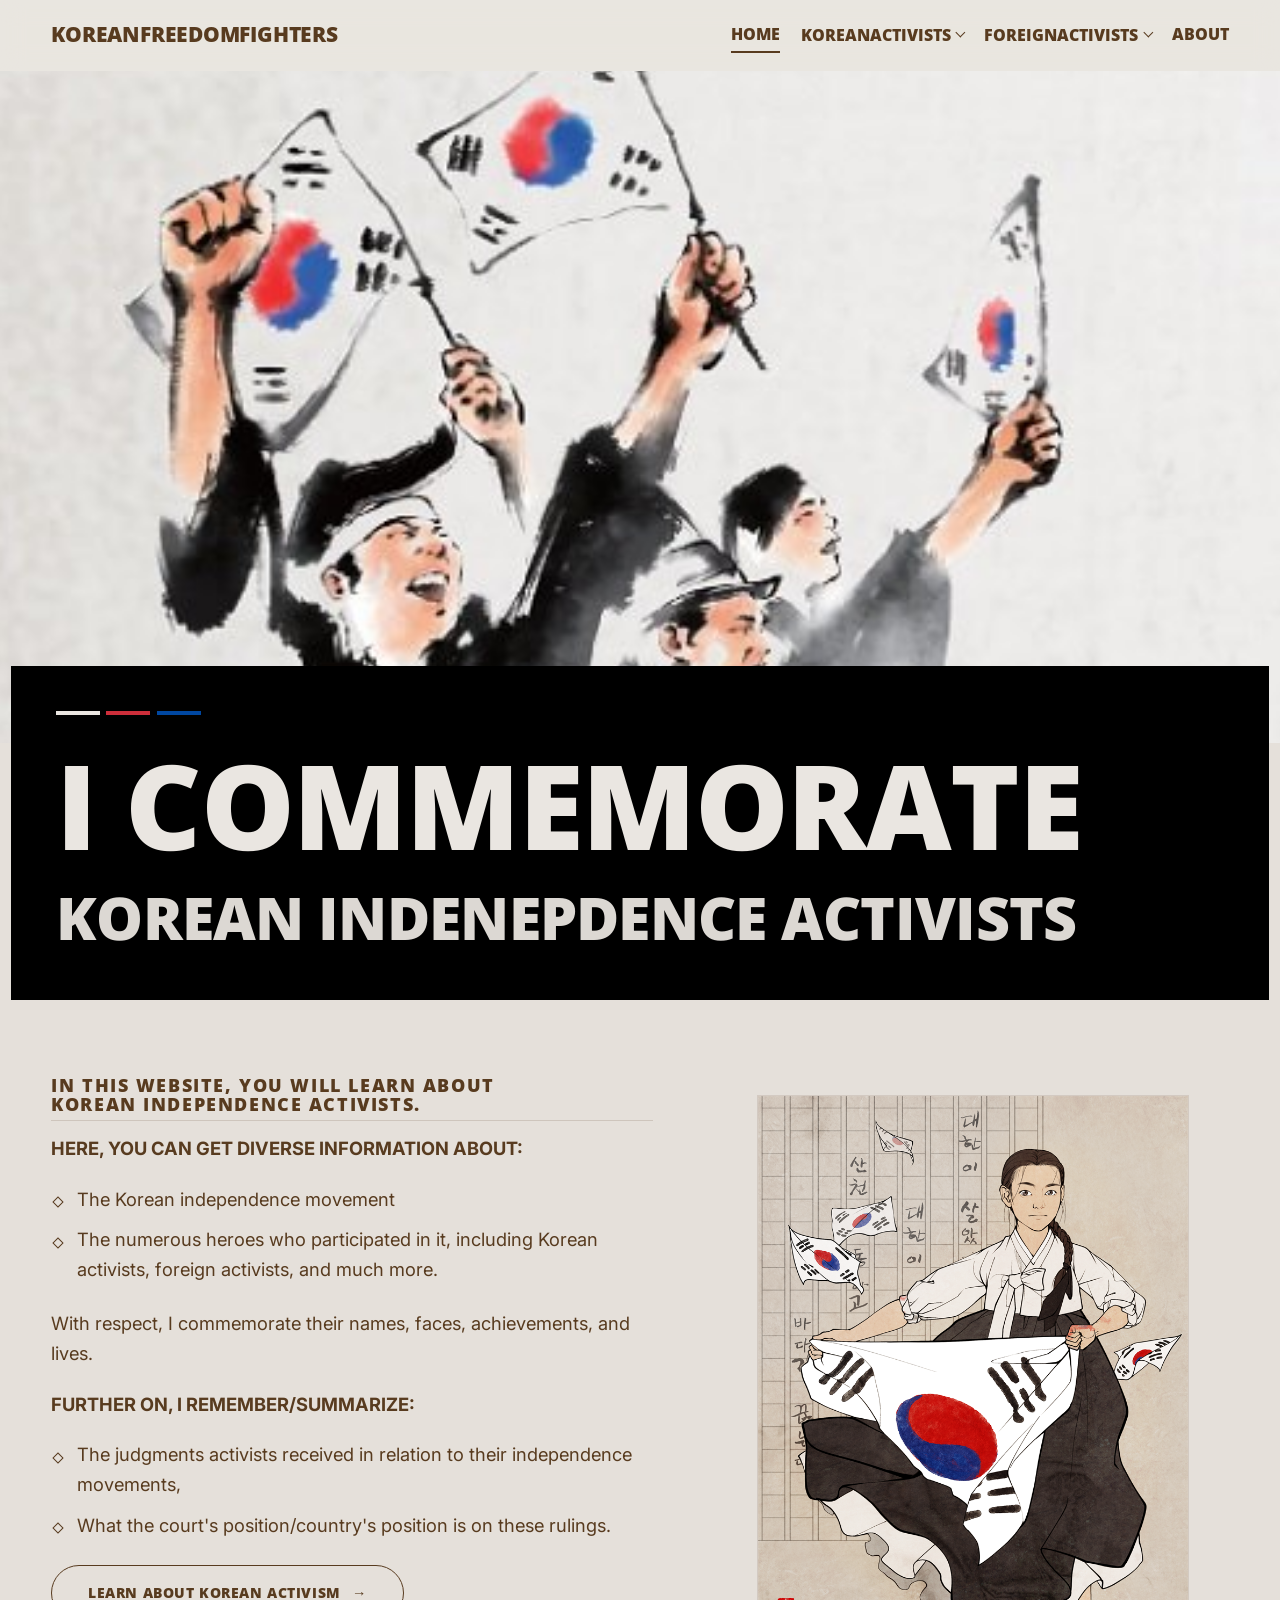
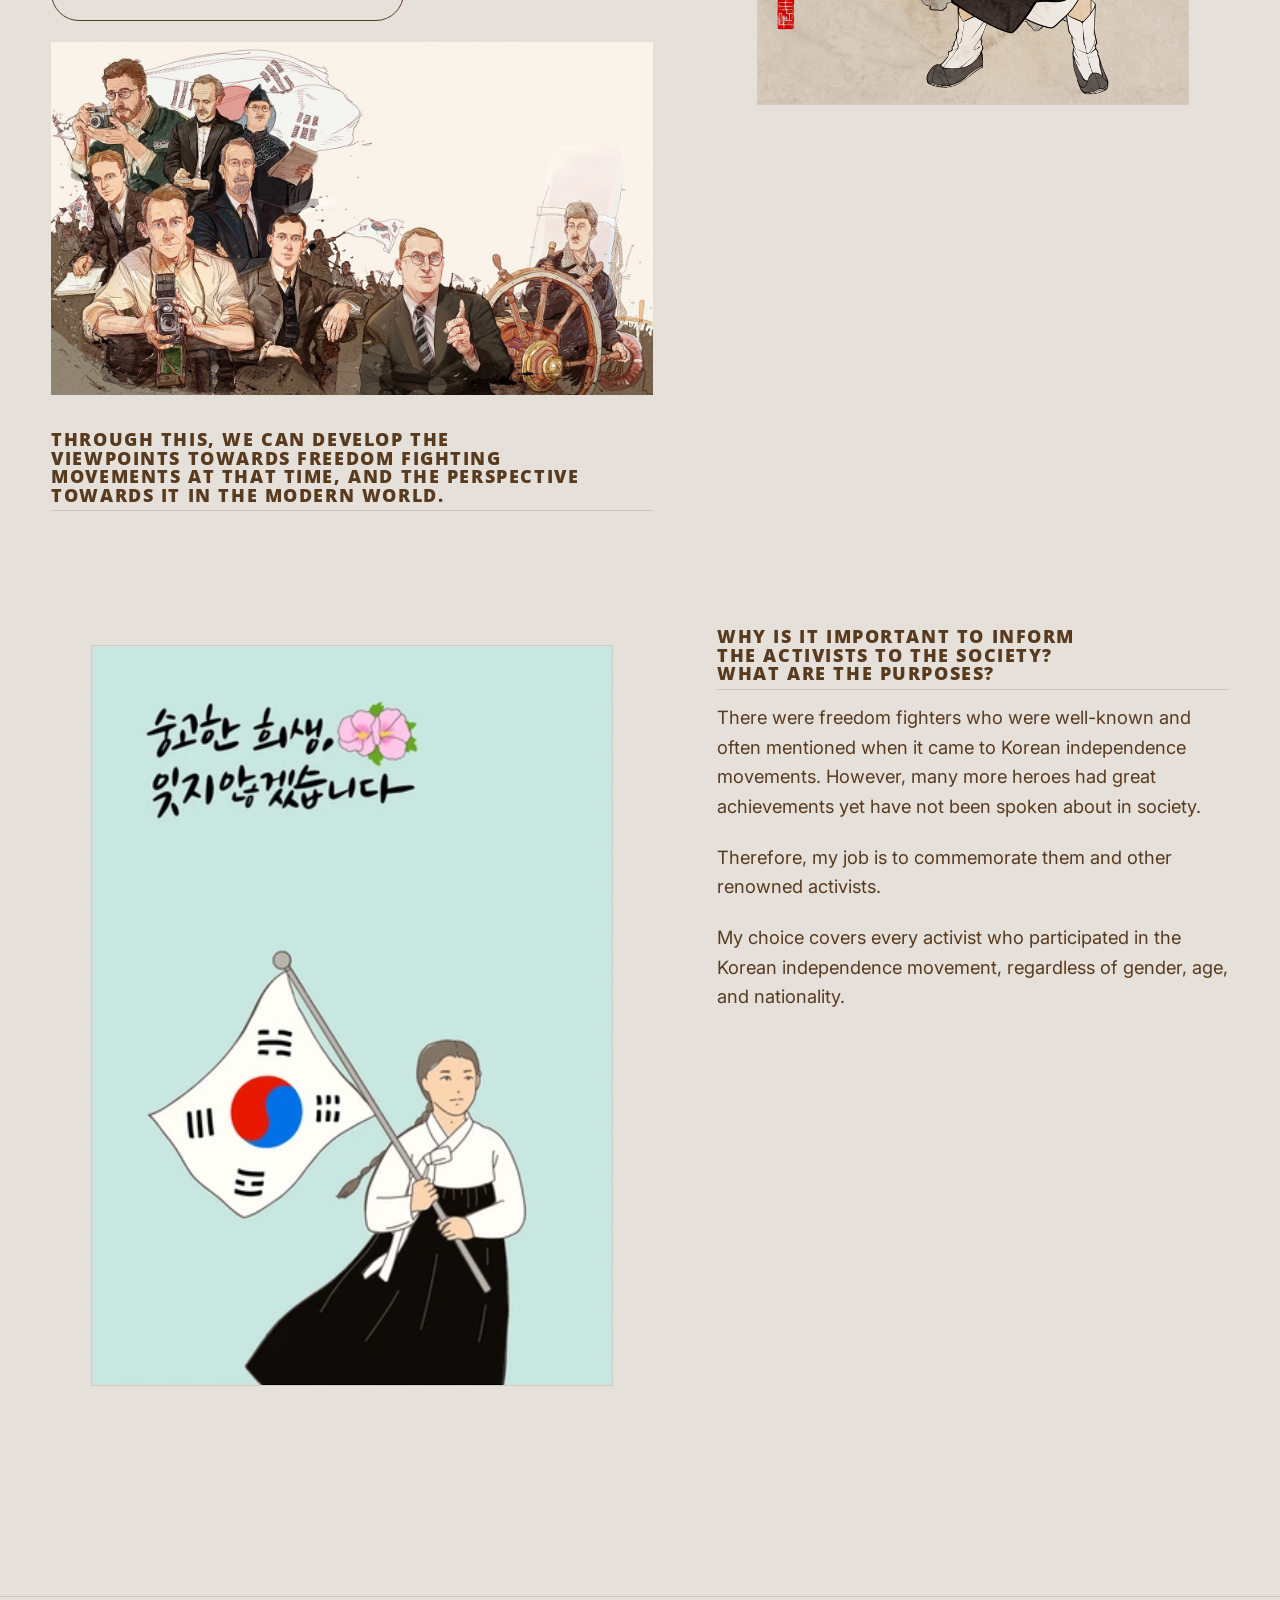
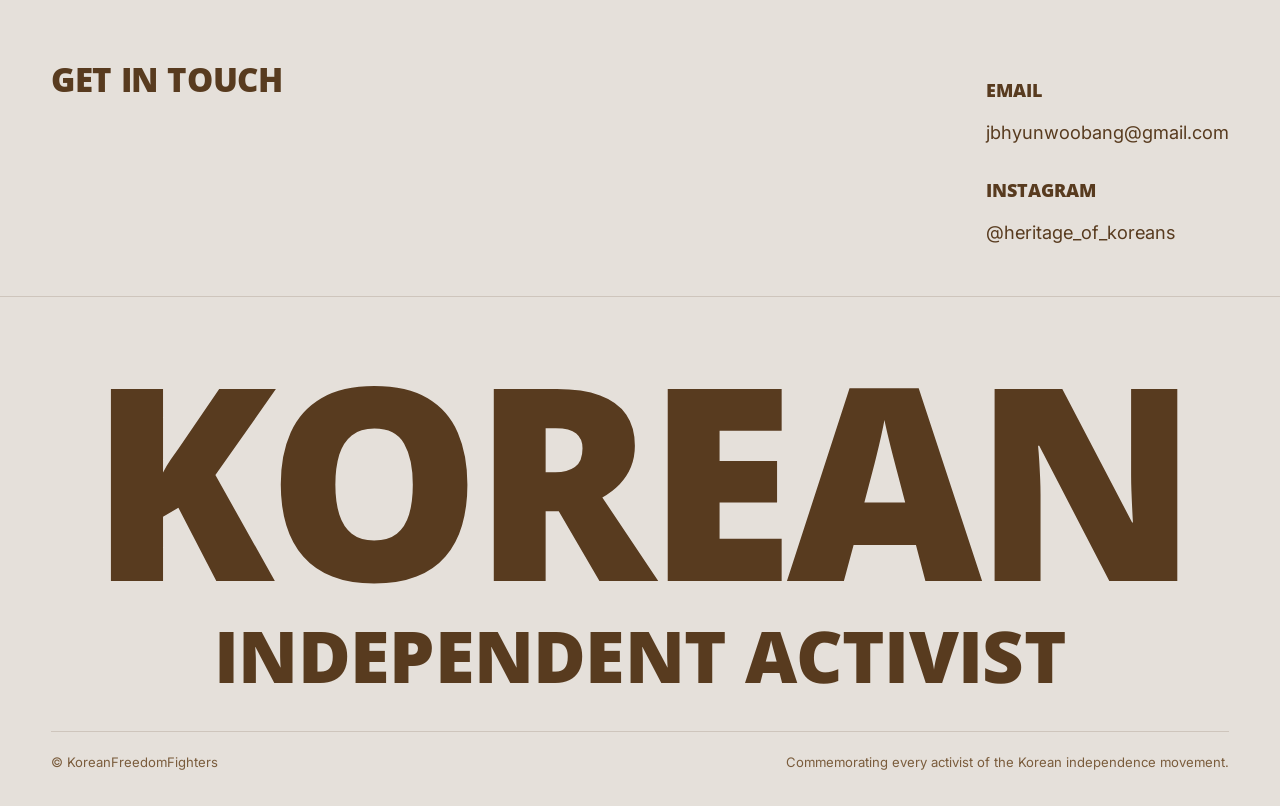
==== index.html @ 9e99c883 "Static rebuild of koreanfreedomfighters.com Hand-built HTML/CSS/JS copy of the Squarespace original." ====
<!DOCTYPE html>
<html lang="en">
<head>
<meta charset="utf-8">
<meta name="viewport" content="width=device-width, initial-scale=1">
<title>KoreanFreedomFighters</title>
<meta name="description" content="The numerous heroes who participated in it, including Korean activists, foreign activists, and much more.">
<meta property="og:title" content="KoreanFreedomFighters">
<meta property="og:description" content="The numerous heroes who participated in it, including Korean activists, foreign activists, and much more.">
<meta property="og:type" content="website">
<meta property="og:image" content="assets/2019022227169627.jpg">
<link rel="preconnect" href="https://fonts.googleapis.com">
<link rel="preconnect" href="https://fonts.gstatic.com" crossorigin>
<link href="https://fonts.googleapis.com/css2?family=Open+Sans:wght@400;600;800&family=Inter:wght@400;500;600&display=swap" rel="stylesheet">
<link rel="stylesheet" href="styles.css">
</head>
<body data-menu="closed">
<a class="skip" href="#main">Skip to content</a>

<header class="masthead">
  <div class="shell masthead__inner">
    <a class="wordmark" href="index.html">KoreanFreedomFighters</a>
    <nav class="nav" id="sitenav" aria-label="Main">
      <ul class="nav__list">
        <li><a class="nav__link" href="index.html" aria-current="page">Home</a></li>
        <li class="nav__item" data-open="false">
        <button class="nav__toggle" type="button" aria-expanded="false" aria-controls="menu-korean">KoreanActivists<span class="nav__caret" aria-hidden="true"></span></button>
        <ul class="nav__menu" id="menu-korean">
          <li><a href="korean-1st-class.html">1st Class</a></li>
          <li><a href="korean-2nd-class.html">2nd Class</a></li>
          <li><a href="korean-3rd-class.html">3rd Class</a></li>
          <li><a href="korean-4th-class.html">4th Class</a></li>
          <li><a href="korean-5th-class.html">5th Class</a></li>
          <li><a href="korean-national-award.html">National Award</a></li>
        </ul>
      </li>
        <li class="nav__item" data-open="false">
        <button class="nav__toggle" type="button" aria-expanded="false" aria-controls="menu-foreign">ForeignActivists<span class="nav__caret" aria-hidden="true"></span></button>
        <ul class="nav__menu" id="menu-foreign">
          <li><a href="foreign-1st-class.html">1st Class</a></li>
          <li><a href="foreign-2nd-class.html">2nd Class</a></li>
          <li><a href="foreign-3rd-class.html">3rd Class</a></li>
          <li><a href="foreign-4th-class.html">4th Class</a></li>
          <li><a href="foreign-5th-class.html">5th Class</a></li>
          <li><a href="foreign-national-award.html">National Award</a></li>
        </ul>
      </li>
        <li><a class="nav__link" href="about.html">About</a></li>
      </ul>
    </nav>
    <button class="burger" type="button" aria-label="Menu" aria-expanded="false" aria-controls="sitenav">
      <span></span><span></span><span></span>
    </button>
  </div>
</header>

<main id="main">
<section class="section hero">
  <div class="hero__media">
    <img src="assets/2019022227169627.jpg" alt="" fetchpriority="high" decoding="async">
  </div>
  <div class="hero__slab reveal">
    <div class="hero__rule" aria-hidden="true"><i></i><i></i><i></i></div>
    <h1 class="h-hero">I commemorate</h1>
    <p class="h-hero-sub" role="doc-subtitle">Korean indenepdence activists</p>
  </div>
</section>

<section class="section reveal">
  <div class="shell split">
    <div class="split__body">
      
      <div class="prose"><h4 class="h-label">In this website, you will learn about Korean Independence activists.</h4>
        <p><strong>HERE, YOU CAN GET DIVERSE INFORMATION ABOUT: </strong></p>
        <ul>
        <li>The Korean independence movement</li>
        <li>The numerous heroes who participated in it, including Korean activists, foreign activists, and much more.</li>
        </ul>
        <p>With respect, I commemorate their names, faces, achievements, and lives.</p>
        <p><strong>FURTHER ON, I REMEMBER/SUMMARIZE:</strong></p>
        <ul>
        <li>The judgments activists received in relation to their independence movements,</li>
        <li>What the court's position/country's position is on these rulings.</li>
        </ul>
        <p><a class="btn" href="about.html">Learn about Korean Activism<span class="btn__arrow" aria-hidden="true">&rarr;</span></a></p>
        <img src="assets/sub05_01.jpg" alt="" loading="lazy" decoding="async">
        <h4 class="h-label"><strong>Through this, We can develop the viewpoints towards freedom fighting movements at that time, and the perspective towards it in the modern world.</strong></h4></div>
    </div>
    <figure class="split__media">
      <img src="assets/Troni-Korean-independence.png" alt="" loading="lazy" decoding="async">
    </figure>
  </div>
</section>

<section class="section reveal">
  <div class="shell split split--flip">
    <div class="split__body">
      
      <div class="prose"><h4 class="h-label">Why is it important to inform the activists to the society? What are the purposes?</h4>
        <p>There were freedom fighters who were well-known and often mentioned when it came to Korean independence movements. However, many more heroes had great achievements yet have not been spoken about in society.</p>
        <p>Therefore, my job is to commemorate them and other renowned activists.</p>
        <p>My choice covers every activist who participated in the Korean independence movement, regardless of gender, age, and nationality.</p></div>
    </div>
    <figure class="split__media">
      <img src="assets/2024-07-11-5.58.55.png" alt="" loading="lazy" decoding="async">
    </figure>
  </div>
</section>
</main>

<footer class="footer">
  <div class="shell">
    <div class="footer__top">
      <h2 class="h-section"><strong>Get in Touch</strong></h2>
      <div class="footer__contact">
        <a href="mailto:jbhyunwoobang@gmail.com"><a href="mailto:jbhyunwoobang@gmail.com?">Email</a> <span>jbhyunwoobang@gmail.com</span></a>
        <a href="https://www.instagram.com/heritage_of_koreans/" target="_blank" rel="noopener"><a href="https://www.instagram.com/heritage_of_koreans/">INSTAGRAM</a> <span>@heritage_of_koreans</span></a>
      </div>
    </div>
  </div>
  <div class="footer__mark" aria-hidden="true">
    <span class="mark-lg">Korean</span>
    <span class="mark-sm">Independent ACtivist</span>
  </div>
  <div class="shell">
    <div class="footer__legal">
      <p>&copy; KoreanFreedomFighters</p>
      <p>Commemorating every activist of the Korean independence movement.</p>
    </div>
  </div>
</footer>

<button class="totop" type="button" aria-label="Back to top">
  <svg width="16" height="16" viewBox="0 0 16 16" fill="none" aria-hidden="true">
    <path d="M8 13V3M8 3L3.5 7.5M8 3l4.5 4.5" stroke="currentColor" stroke-width="1.8"
          stroke-linecap="round" stroke-linejoin="round"/>
  </svg>
</button>

<script src="app.js" defer></script>
</body>
</html>
---- styles.css ----
/* ==========================================================================
   KoreanFreedomFighters — stylesheet
   Palette and type lifted from the original site; layout, responsiveness and
   accessibility rebuilt from scratch.
   ========================================================================== */

:root {
  --paper:        #e5e0da;   /* page background */
  --paper-warm:   #eae6e1;   /* header / raised surfaces */
  --paper-deep:   #dcd6ce;   /* subtle bands */
  --ink:          #583b1f;   /* primary brown */
  --ink-soft:     #7a5c3c;
  --ink-faint:    rgba(88, 59, 31, 0.16);
  --ink-hairline: rgba(88, 59, 31, 0.1);
  --light:        #eae6e1;   /* text on dark */
  --flag-red:     #cd2e3a;
  --flag-blue:    #0047a0;

  --head: "Open Sans", "Helvetica Neue", Arial, sans-serif;
  --body: "Inter", -apple-system, BlinkMacSystemFont, "Segoe UI", Roboto, sans-serif;

  --measure: 68ch;
  --shell: 1360px;
  --gutter: clamp(1.25rem, 4vw, 4.5rem);
  --radius: 2px;

  --ease: cubic-bezier(0.22, 0.61, 0.36, 1);
}

*,
*::before,
*::after { box-sizing: border-box; }

html {
  -webkit-text-size-adjust: 100%;
  scroll-behavior: smooth;
  scroll-padding-top: 6.5rem;
}

body {
  margin: 0;
  background: var(--paper);
  color: var(--ink);
  font-family: var(--body);
  font-size: clamp(1rem, 0.95rem + 0.25vw, 1.145rem);
  line-height: 1.62;
  -webkit-font-smoothing: antialiased;
  text-rendering: optimizeLegibility;
  overflow-x: hidden;
}

img { max-width: 100%; height: auto; display: block; }

a { color: inherit; }

:focus-visible {
  outline: 3px solid var(--flag-blue);
  outline-offset: 3px;
  border-radius: var(--radius);
}

::selection { background: var(--ink); color: var(--paper); }

/* --------------------------------------------------------------- typography */

h1, h2, h3, h4,
.h-hero, .h-hero-sub, .h-section, .h-name, .h-label,
.footer__mark .mark-lg, .footer__mark .mark-sm {
  font-family: var(--head);
  font-weight: 800;
  text-transform: uppercase;
  letter-spacing: -0.012em;
  line-height: 1.05;
  margin: 0;
  text-wrap: balance;
}

h1 strong, h2 strong, h3 strong, h4 strong { font-weight: 800; }

.h-hero      { font-size: clamp(2.75rem, 11vw, 7.35rem); }
.h-hero-sub  { font-size: clamp(1.5rem, 4.6vw, 3.7rem); }
.h-section   { font-size: clamp(1.4rem, 1rem + 2.1vw, 2.05rem); line-height: 1.16; }
.h-name      { font-size: clamp(1.55rem, 1rem + 2.4vw, 2.35rem); }
.h-label     { font-size: clamp(1.05rem, 0.95rem + 0.5vw, 1.3rem); letter-spacing: 0.04em; }

p { margin: 0 0 1.15em; max-width: var(--measure); }
p:last-child { margin-bottom: 0; }
p.h-hero-sub, p.h-section, p.h-label { max-width: none; }

.prose ul {
  margin: 0 0 1.35em;
  padding-left: 0;
  list-style: none;
  max-width: var(--measure);
}

.prose li {
  position: relative;
  padding-left: 1.6rem;
  margin-bottom: 0.6em;
}

.prose li::before {
  content: "";
  position: absolute;
  left: 0.15rem;
  top: 0.72em;
  width: 0.5rem;
  height: 0.5rem;
  border: 1.5px solid var(--ink);
  transform: rotate(45deg);
}

.prose li:last-child { margin-bottom: 0; }

.prose > :first-child { margin-top: 0; }

/* Headings used as inline labels inside prose (ACHIEVEMENTS / VERDICTS …) */
.prose h2,
.prose h3,
.prose h4 {
  margin: 2em 0 0.75em;
  padding-bottom: 0.4rem;
  border-bottom: 1px solid var(--ink-faint);
  font-size: clamp(0.95rem, 0.9rem + 0.35vw, 1.1rem);
  letter-spacing: 0.09em;
}

.prose > h2:first-child,
.prose > h3:first-child,
.prose > h4:first-child { margin-top: 0; }

hr.rule {
  border: 0;
  border-top: 1px solid var(--ink-faint);
  margin: 3rem 0;
}

/* -------------------------------------------------------------------- shell */

.shell {
  width: 100%;
  max-width: var(--shell);
  margin-inline: auto;
  padding-inline: var(--gutter);
}

.skip {
  position: absolute;
  left: 50%;
  top: 0;
  transform: translate(-50%, -120%);
  z-index: 200;
  background: var(--ink);
  color: var(--paper);
  padding: 0.75rem 1.5rem;
  font-family: var(--head);
  font-weight: 800;
  text-transform: uppercase;
  text-decoration: none;
  transition: transform 0.2s var(--ease);
}

.skip:focus { transform: translate(-50%, 0); }

/* ------------------------------------------------------------------- header */

.masthead {
  position: sticky;
  top: 0;
  z-index: 100;
  background: color-mix(in srgb, var(--paper-warm) 88%, transparent);
  backdrop-filter: saturate(150%) blur(12px);
  border-bottom: 1px solid transparent;
  transition: border-color 0.25s var(--ease), box-shadow 0.25s var(--ease);
}

.masthead[data-stuck="true"] {
  border-bottom-color: var(--ink-faint);
  box-shadow: 0 6px 28px -18px rgba(88, 59, 31, 0.55);
}

.masthead__inner {
  display: flex;
  align-items: center;
  justify-content: space-between;
  gap: 1.5rem;
  min-height: 4.35rem;
}

.wordmark {
  font-family: var(--head);
  font-weight: 800;
  font-size: clamp(0.95rem, 0.8rem + 0.7vw, 1.3rem);
  text-transform: uppercase;
  text-decoration: none;
  letter-spacing: -0.01em;
  white-space: nowrap;
}

.wordmark:hover { color: var(--ink-soft); }

/* nav */

.nav { display: flex; align-items: center; }

.nav__list {
  display: flex;
  align-items: center;
  gap: clamp(0.85rem, 1.6vw, 2.1rem);
  margin: 0;
  padding: 0;
  list-style: none;
}

.nav__link,
.nav__toggle {
  font-family: var(--head);
  font-weight: 800;
  font-size: clamp(0.8rem, 0.72rem + 0.35vw, 1rem);
  text-transform: uppercase;
  text-decoration: none;
  color: inherit;
  background: none;
  border: 0;
  padding: 0.35rem 0;
  cursor: pointer;
  font-family: var(--head);
  display: inline-flex;
  align-items: center;
  gap: 0.4rem;
  position: relative;
  white-space: nowrap;
}

.nav__link::after,
.nav__toggle::after {
  content: "";
  position: absolute;
  left: 0;
  right: 0;
  bottom: 0.05rem;
  height: 2px;
  background: currentColor;
  transform: scaleX(0);
  transform-origin: left;
  transition: transform 0.28s var(--ease);
}

.nav__link:hover::after,
.nav__toggle:hover::after,
.nav__item[data-open="true"] .nav__toggle::after { transform: scaleX(1); }

.nav__link[aria-current="page"]::after { transform: scaleX(1); }

.nav__caret {
  width: 0.42rem;
  height: 0.42rem;
  border-right: 1.8px solid currentColor;
  border-bottom: 1.8px solid currentColor;
  transform: translateY(-2px) rotate(45deg);
  transition: transform 0.28s var(--ease);
}

.nav__item[data-open="true"] .nav__caret { transform: translateY(1px) rotate(-135deg); }

.nav__item { position: relative; }

.nav__menu {
  position: absolute;
  top: calc(100% + 0.55rem);
  left: 50%;
  translate: -50% 0;
  min-width: 13rem;
  margin: 0;
  padding: 0.5rem;
  list-style: none;
  background: var(--paper-warm);
  border: 1px solid var(--ink-faint);
  box-shadow: 0 22px 48px -26px rgba(88, 59, 31, 0.6);
  opacity: 0;
  visibility: hidden;
  transform: translateY(-0.4rem);
  transition: opacity 0.22s var(--ease), transform 0.22s var(--ease), visibility 0.22s;
}

.nav__item[data-open="true"] .nav__menu {
  opacity: 1;
  visibility: visible;
  transform: translateY(0);
}

.nav__menu a {
  display: block;
  padding: 0.6rem 0.9rem;
  font-family: var(--head);
  font-weight: 800;
  font-size: 0.85rem;
  text-transform: uppercase;
  text-decoration: none;
  transition: background 0.18s var(--ease), padding-left 0.18s var(--ease);
}

.nav__menu a:hover,
.nav__menu a:focus-visible {
  background: var(--paper-deep);
  padding-left: 1.2rem;
}

.nav__menu a[aria-current="page"] { background: var(--paper-deep); }

/* burger */

.burger {
  display: none;
  width: 2.75rem;
  height: 2.75rem;
  border: 1px solid var(--ink-faint);
  background: none;
  cursor: pointer;
  position: relative;
  border-radius: var(--radius);
}

.burger span {
  position: absolute;
  left: 50%;
  width: 1.15rem;
  height: 1.8px;
  background: var(--ink);
  translate: -50% 0;
  transition: transform 0.28s var(--ease), opacity 0.2s var(--ease);
}

.burger span:nth-child(1) { top: 1rem; }
.burger span:nth-child(2) { top: 1.35rem; }
.burger span:nth-child(3) { top: 1.7rem; }

body[data-menu="open"] .burger span:nth-child(1) { transform: translateY(0.35rem) rotate(45deg); }
body[data-menu="open"] .burger span:nth-child(2) { opacity: 0; }
body[data-menu="open"] .burger span:nth-child(3) { transform: translateY(-0.35rem) rotate(-45deg); }

@media (max-width: 960px) {
  .burger { display: block; }

  .nav {
    position: fixed;
    inset: 4.35rem 0 auto 0;
    max-height: calc(100dvh - 4.35rem);
    overflow-y: auto;
    background: var(--paper-warm);
    border-bottom: 1px solid var(--ink-faint);
    padding: 1rem var(--gutter) 2rem;
    clip-path: inset(0 0 100% 0);
    transition: clip-path 0.4s var(--ease);
  }

  body[data-menu="open"] .nav { clip-path: inset(0 0 0 0); }

  .nav__list { flex-direction: column; align-items: stretch; gap: 0; }

  .nav__list > li { border-bottom: 1px solid var(--ink-hairline); }

  .nav__link,
  .nav__toggle {
    width: 100%;
    justify-content: space-between;
    padding: 1.05rem 0;
    font-size: 1.05rem;
  }

  .nav__link::after,
  .nav__toggle::after { display: none; }

  .nav__menu {
    position: static;
    translate: none;
    transform: none;
    opacity: 1;
    visibility: visible;
    border: 0;
    box-shadow: none;
    background: none;
    padding: 0 0 0.75rem 0.5rem;
    display: none;
  }

  .nav__item[data-open="true"] .nav__menu { display: block; }

  .nav__menu a { padding: 0.6rem 0.5rem; opacity: 0.85; }
}

/* ------------------------------------------------------------------ buttons */

.btn {
  display: inline-flex;
  align-items: center;
  gap: 0.7rem;
  padding: 0.95rem 2.25rem;
  border: 1.5px solid var(--ink);
  border-radius: 300px;
  font-family: var(--head);
  font-weight: 800;
  font-size: 0.9rem;
  letter-spacing: 0.04em;
  text-transform: uppercase;
  text-decoration: none;
  background: transparent;
  cursor: pointer;
  position: relative;
  overflow: hidden;
  isolation: isolate;
  transition: color 0.32s var(--ease);
}

.btn::before {
  content: "";
  position: absolute;
  inset: 0;
  background: var(--ink);
  transform: translateY(101%);
  transition: transform 0.36s var(--ease);
  z-index: -1;
}

.btn:hover,
.btn:focus-visible { color: var(--paper); }

.btn:hover::before,
.btn:focus-visible::before { transform: translateY(0); }

.btn__arrow { transition: transform 0.32s var(--ease); }
.btn:hover .btn__arrow { transform: translateX(0.3rem); }

/* ----------------------------------------------------------------- sections */

.section { padding-block: clamp(3.5rem, 8vw, 7.5rem); }

.section + .section { padding-top: 0; }

.section--band { background: var(--paper-deep); }

/* hero: image with the headline slab sitting over its lower edge */

.hero { position: relative; padding-top: 0; padding-bottom: clamp(2.5rem, 6vw, 5rem); }

.hero__media {
  position: relative;
  width: 100%;
  aspect-ratio: 16 / 8.4;
  overflow: hidden;
  background: var(--paper-deep);
}

.hero__media img {
  width: 100%;
  height: 100%;
  object-fit: cover;
  object-position: center 32%;
  transform: scale(1.02);
}

.hero__slab {
  position: relative;
  margin: -6% auto 0;
  width: min(100%, calc(var(--shell) - var(--gutter) * 2));
  background: #000;
  color: var(--light);
  padding: clamp(1.5rem, 3.5vw, 3rem) clamp(1.25rem, 3.5vw, 3.25rem) clamp(1.75rem, 4vw, 3.25rem);
}

.hero__slab .h-hero,
.hero__slab .h-hero-sub { color: var(--light); }

.hero__slab .h-hero-sub { margin-top: 0.35em; opacity: 0.94; }

.hero__rule {
  display: flex;
  gap: 0.4rem;
  margin-bottom: clamp(1rem, 2.5vw, 1.75rem);
}

.hero__rule i {
  display: block;
  height: 4px;
  flex: 0 0 2.75rem;
  background: var(--light);
}

.hero__rule i:nth-child(2) { background: var(--flag-red); }
.hero__rule i:nth-child(3) { background: var(--flag-blue); }

/* banner: full-width image, no text */

.banner { padding-block: 0; }

.banner__media {
  width: 100%;
  aspect-ratio: 16 / 6.5;
  overflow: hidden;
  background: var(--paper-deep);
}

.banner__media img { width: 100%; height: 100%; object-fit: cover; }

/* split: prose beside a portrait */

.split {
  display: grid;
  grid-template-columns: minmax(0, 1fr) minmax(0, 0.85fr);
  gap: clamp(2rem, 5vw, 4.5rem);
  align-items: start;
}

.split--flip > .split__media { order: -1; }

.split__media {
  position: sticky;
  top: 6.5rem;
}

.split__media img {
  width: 100%;
  border: 1px solid var(--ink-faint);
  background: var(--paper-warm);
}

.split__body > .h-section { margin-bottom: 1.35em; }

@media (max-width: 900px) {
  .split { grid-template-columns: minmax(0, 1fr); }
  .split--flip > .split__media { order: 0; }
  .split__media { position: static; max-width: 26rem; }
}

/* centered statement */

.statement { text-align: center; }
.statement .h-section { margin-inline: auto; max-width: 46ch; }
.statement p { margin-inline: auto; text-align: left; }

/* -------------------------------------------------------- activist profiles */

.profile {
  padding-block: clamp(2.75rem, 6vw, 5rem);
  border-top: 1px solid var(--ink-faint);
  scroll-margin-top: 6.5rem;
}

.profile:first-of-type { border-top: 0; }

.profile__grid {
  display: grid;
  grid-template-columns: minmax(0, 20rem) minmax(0, 1fr);
  gap: clamp(1.75rem, 4vw, 3.5rem);
  align-items: start;
}

.profile__aside { position: sticky; top: 6.5rem; }

.profile__portrait {
  width: 100%;
  aspect-ratio: 3 / 4;
  object-fit: cover;
  border: 1px solid var(--ink-faint);
  background: var(--paper-warm);
  filter: saturate(0.94);
  transition: filter 0.4s var(--ease);
}

.profile:hover .profile__portrait { filter: saturate(1.06); }

.profile__name { margin-bottom: 0.6rem; }

.profile__dates {
  font-family: var(--head);
  font-weight: 800;
  font-size: 0.85rem;
  letter-spacing: 0.06em;
  color: var(--ink-soft);
  margin-bottom: 1.75rem;
  padding-bottom: 1rem;
  border-bottom: 2px solid var(--ink);
  display: inline-block;
}

@media (max-width: 900px) {
  .profile__grid { grid-template-columns: minmax(0, 1fr); }
  .profile__aside { position: static; max-width: 20rem; }
}

/* index / jump list on the class pages */

.pageindex {
  padding-block: clamp(2rem, 4vw, 3.25rem);
  border-block: 1px solid var(--ink-faint);
  background: var(--paper-warm);
}

.pageindex__head {
  display: flex;
  flex-wrap: wrap;
  align-items: baseline;
  justify-content: space-between;
  gap: 1rem;
  margin-bottom: 1.5rem;
}

.pageindex__count {
  font-family: var(--head);
  font-weight: 800;
  font-size: 0.8rem;
  letter-spacing: 0.1em;
  color: var(--ink-soft);
}

.pageindex__search {
  font-family: var(--body);
  font-size: 0.95rem;
  color: var(--ink);
  background: var(--paper);
  border: 1px solid var(--ink-faint);
  border-radius: 300px;
  padding: 0.6rem 1.15rem;
  width: min(100%, 20rem);
}

.pageindex__search::placeholder { color: var(--ink-soft); opacity: 0.7; }

.pageindex__list {
  display: grid;
  grid-template-columns: repeat(auto-fill, minmax(15rem, 1fr));
  gap: 0.35rem 1.5rem;
  margin: 0;
  padding: 0;
  list-style: none;
}

.pageindex__list a {
  display: block;
  padding: 0.5rem 0;
  font-family: var(--head);
  font-weight: 800;
  font-size: 0.88rem;
  text-transform: uppercase;
  text-decoration: none;
  border-bottom: 1px solid var(--ink-hairline);
  transition: padding-left 0.2s var(--ease), color 0.2s var(--ease);
}

.pageindex__list a:hover { padding-left: 0.5rem; color: var(--ink-soft); }

.pageindex__list li[hidden] { display: none; }

.pageindex__empty {
  font-size: 0.95rem;
  color: var(--ink-soft);
  margin: 0.5rem 0 0;
}

/* ------------------------------------------------------------------- footer */

.footer {
  margin-top: clamp(3rem, 7vw, 6rem);
  border-top: 1px solid var(--ink-faint);
  padding-top: clamp(2.5rem, 5vw, 4rem);
  overflow: hidden;
}

.footer__top {
  display: flex;
  flex-wrap: wrap;
  gap: clamp(1.5rem, 5vw, 4rem);
  justify-content: space-between;
  align-items: flex-start;
  padding-bottom: clamp(2rem, 4vw, 3rem);
}

.footer__contact { display: grid; gap: 0.85rem; }

.footer__contact a {
  font-family: var(--head);
  font-weight: 800;
  font-size: clamp(0.95rem, 0.9rem + 0.4vw, 1.15rem);
  text-transform: uppercase;
  text-decoration: none;
  display: inline-flex;
  align-items: baseline;
  gap: 0.75rem;
}

.footer__contact a span {
  font-family: var(--body);
  font-weight: 400;
  text-transform: none;
  font-size: 0.95rem;
  color: var(--ink-soft);
  border-bottom: 1px solid var(--ink-faint);
  transition: border-color 0.2s var(--ease);
}

.footer__contact a:hover span { border-color: var(--ink); }

.footer__mark {
  border-top: 1px solid var(--ink-faint);
  padding-block: clamp(1.5rem, 3vw, 2.5rem);
  text-align: center;
  line-height: 0.86;
}

.footer__mark .mark-lg {
  font-size: clamp(3.5rem, 21vw, 18rem);
  letter-spacing: -0.03em;
  display: block;
}

.footer__mark .mark-sm {
  font-size: clamp(1rem, 5.6vw, 4.7rem);
  letter-spacing: -0.01em;
  display: block;
}

.footer__legal {
  border-top: 1px solid var(--ink-faint);
  padding-block: 1.25rem 2rem;
  font-size: 0.82rem;
  color: var(--ink-soft);
  display: flex;
  flex-wrap: wrap;
  gap: 0.5rem 1.5rem;
  justify-content: space-between;
}

.footer__legal p { margin: 0; max-width: none; }

/* --------------------------------------------------------------- to-the-top */

.totop {
  position: fixed;
  right: clamp(1rem, 2.5vw, 2rem);
  bottom: clamp(1rem, 2.5vw, 2rem);
  z-index: 90;
  width: 3rem;
  height: 3rem;
  display: grid;
  place-items: center;
  border: 1.5px solid var(--ink);
  border-radius: 50%;
  background: var(--paper-warm);
  color: var(--ink);
  cursor: pointer;
  opacity: 0;
  visibility: hidden;
  transform: translateY(0.6rem);
  transition: opacity 0.28s var(--ease), transform 0.28s var(--ease), visibility 0.28s,
              background 0.2s var(--ease), color 0.2s var(--ease);
}

.totop[data-show="true"] { opacity: 1; visibility: visible; transform: translateY(0); }
.totop:hover { background: var(--ink); color: var(--paper); }

/* ------------------------------------------------------------------ reveals */

@media (prefers-reduced-motion: no-preference) {
  .reveal {
    opacity: 0;
    transform: translateY(1.35rem);
    transition: opacity 0.7s var(--ease), transform 0.7s var(--ease);
  }

  .reveal[data-seen="true"] { opacity: 1; transform: none; }
}

@media (prefers-reduced-motion: reduce) {
  html { scroll-behavior: auto; }
  *, *::before, *::after { animation-duration: 0.01ms !important; transition-duration: 0.01ms !important; }
}

/* -------------------------------------------------------------------- print */

@media print {
  .masthead, .totop, .pageindex, .skip, .banner { display: none !important; }
  body { background: #fff; color: #000; font-size: 11pt; }
  .hero__slab { background: none; color: #000; }
  .hero__slab .h-hero, .hero__slab .h-hero-sub { color: #000; }
  .profile { page-break-inside: avoid; border-top: 1px solid #999; }
  .split, .profile__grid { display: block; }
  .profile__aside { max-width: 45mm; margin-bottom: 6mm; }
  a { text-decoration: none; }
}
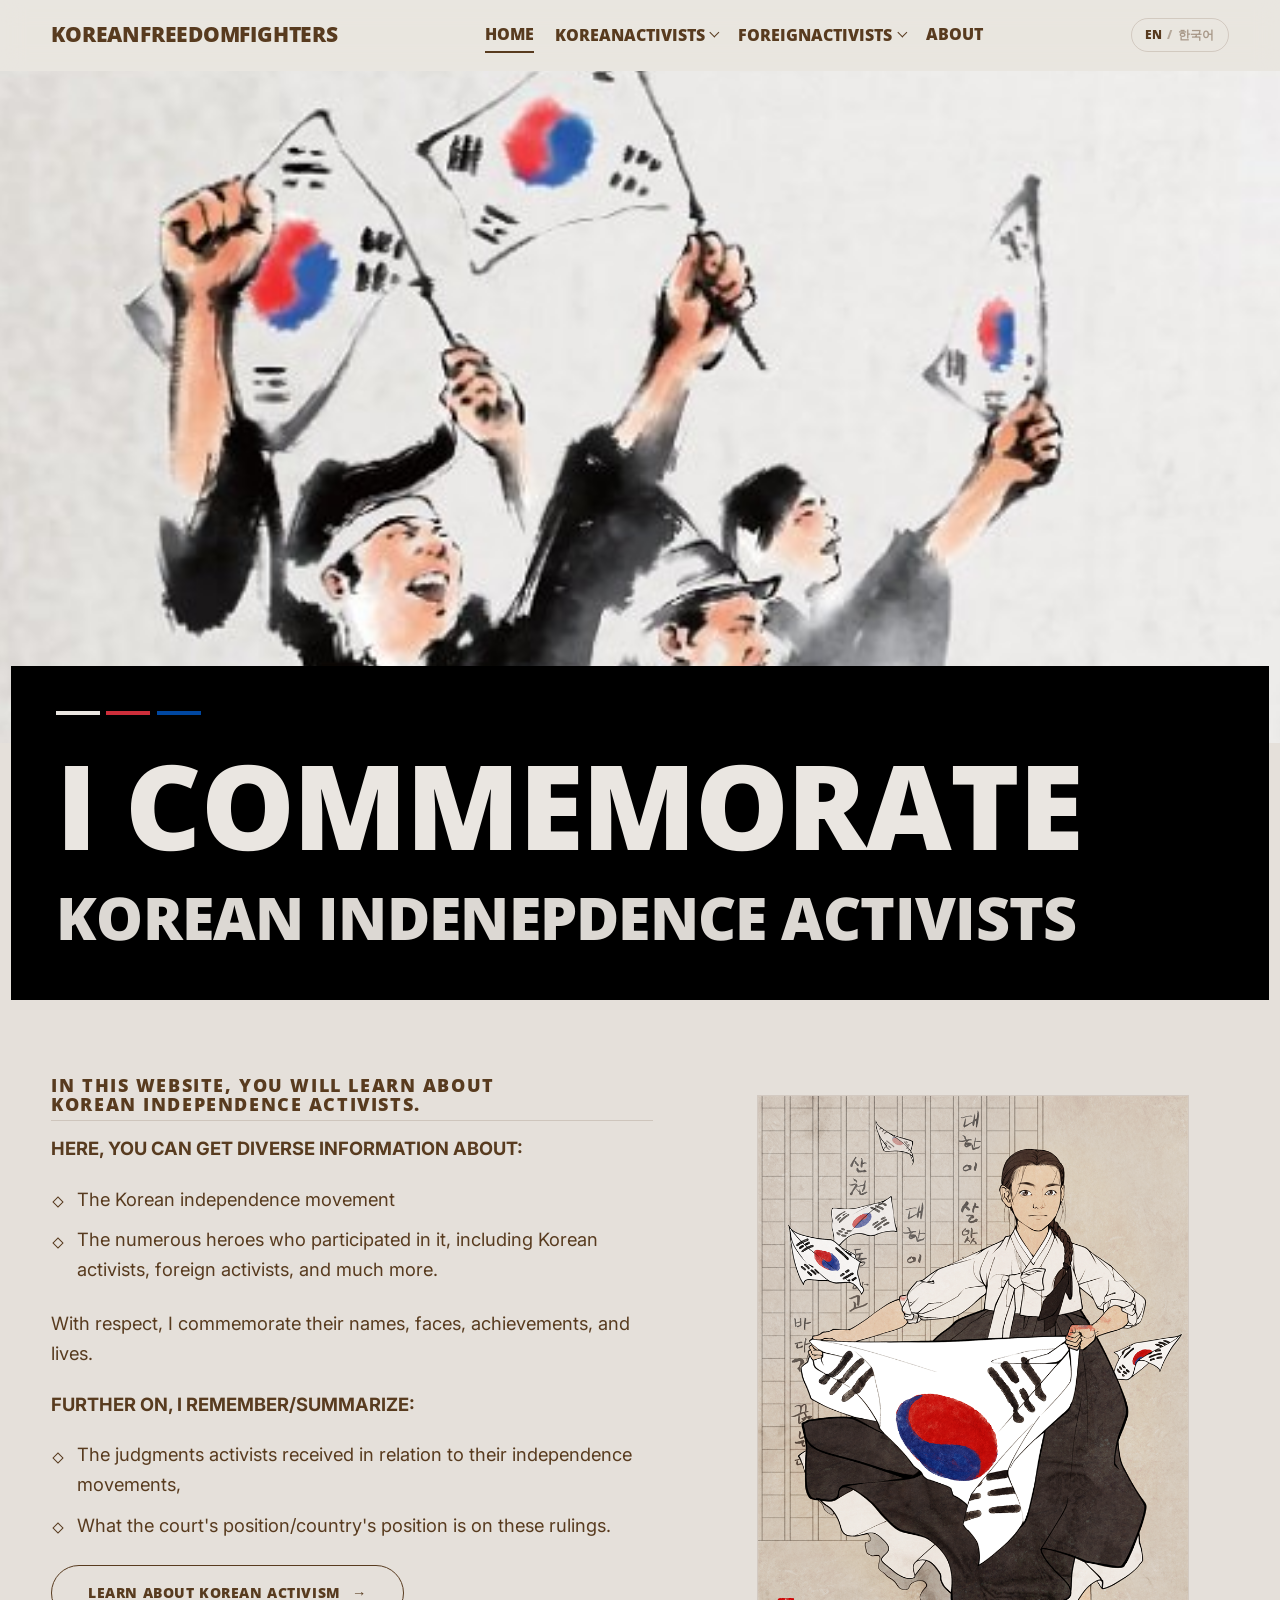
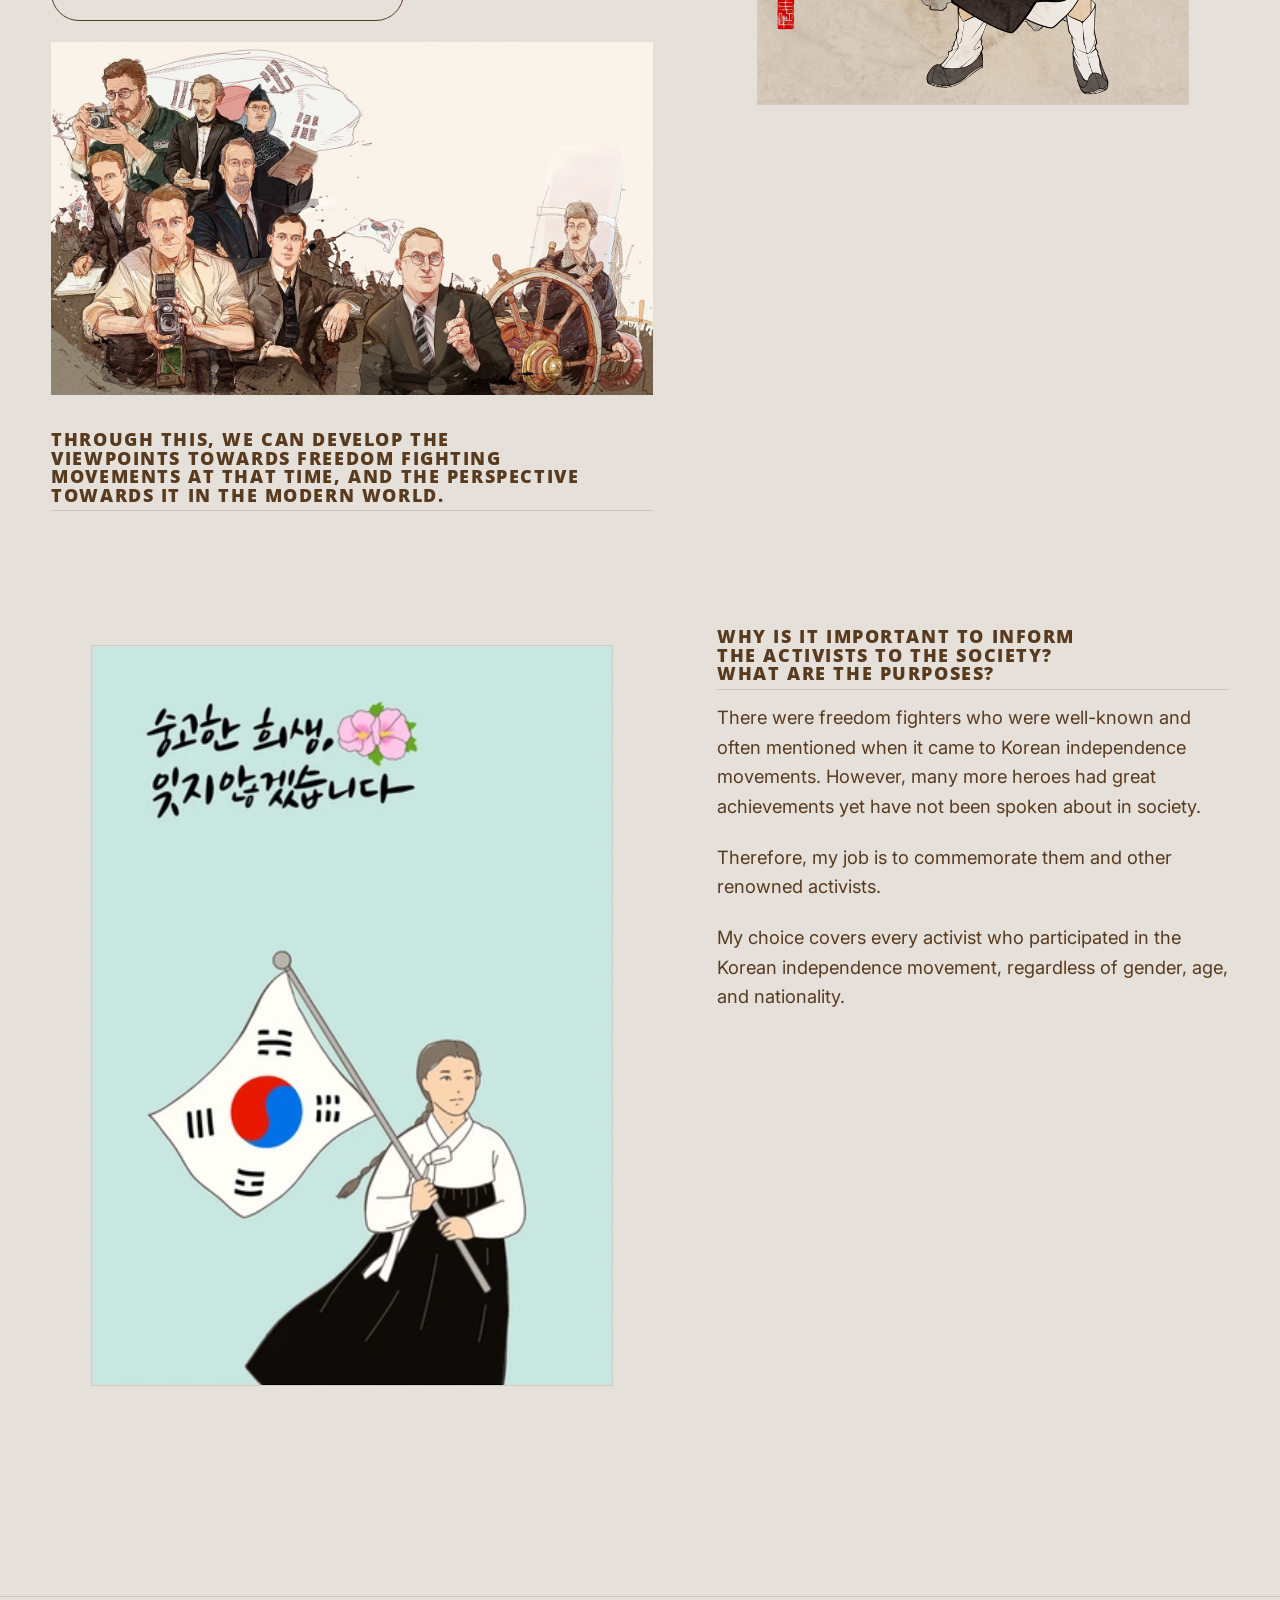
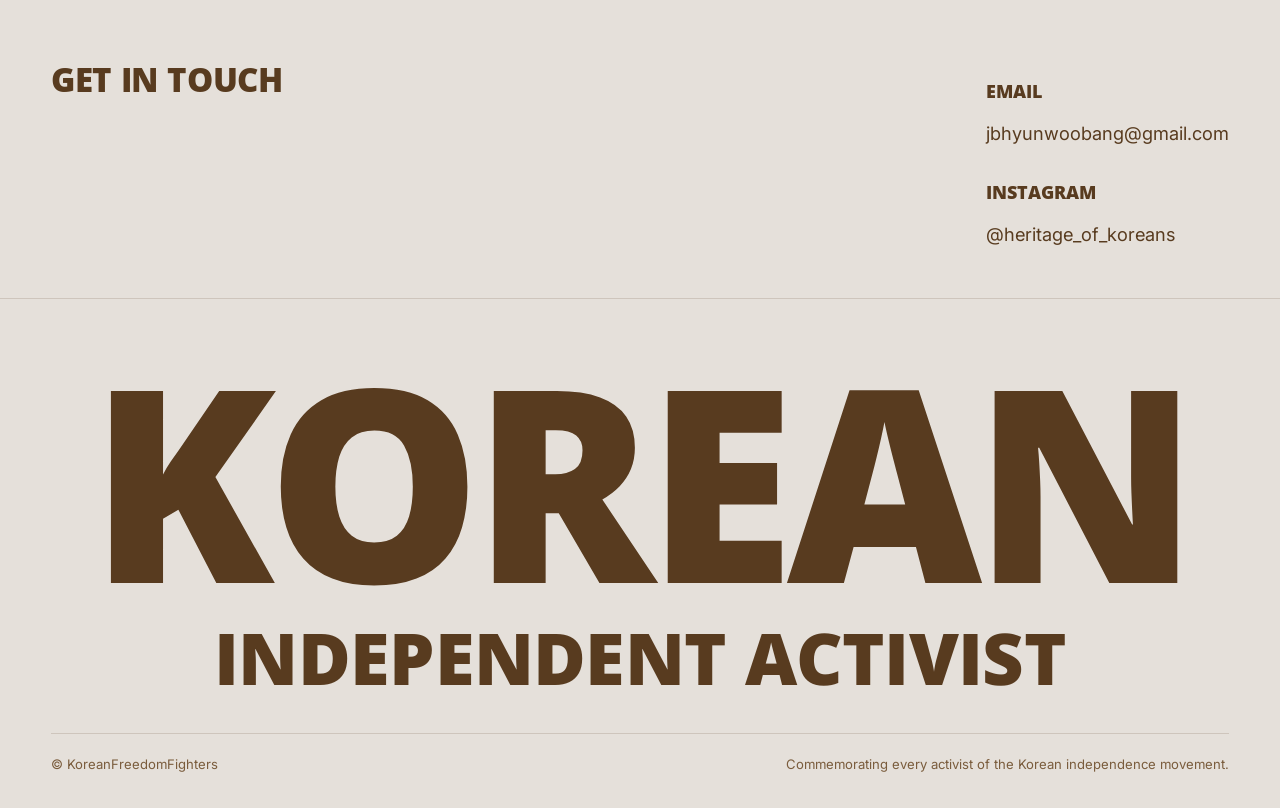
==== commit 82467589: "Add full 건국훈장 roster and a Korean/English language toggle Each class page now lists every recipient " ====
--- a/index.html
+++ b/index.html
@@ -1,5 +1,5 @@
 <!DOCTYPE html>
-<html lang="en">
+<html lang="en" data-lang="en">
 <head>
 <meta charset="utf-8">
 <meta name="viewport" content="width=device-width, initial-scale=1">
@@ -15,42 +15,48 @@
 <link rel="stylesheet" href="styles.css">
 </head>
 <body data-menu="closed">
-<a class="skip" href="#main">Skip to content</a>
+<a class="skip" href="#main"><span class="i18n" lang="en" data-en>Skip to content</span><span class="i18n" lang="ko" data-ko>본문으로 건너뛰기</span></a>
 
 <header class="masthead">
   <div class="shell masthead__inner">
     <a class="wordmark" href="index.html">KoreanFreedomFighters</a>
     <nav class="nav" id="sitenav" aria-label="Main">
       <ul class="nav__list">
-        <li><a class="nav__link" href="index.html" aria-current="page">Home</a></li>
+        <li><a class="nav__link" href="index.html" aria-current="page"><span class="i18n" lang="en" data-en>Home</span><span class="i18n" lang="ko" data-ko>홈</span></a></li>
         <li class="nav__item" data-open="false">
-        <button class="nav__toggle" type="button" aria-expanded="false" aria-controls="menu-korean">KoreanActivists<span class="nav__caret" aria-hidden="true"></span></button>
+        <button class="nav__toggle" type="button" aria-expanded="false" aria-controls="menu-korean"><span class="i18n" lang="en" data-en>KoreanActivists</span><span class="i18n" lang="ko" data-ko>한국인 독립운동가</span><span class="nav__caret" aria-hidden="true"></span></button>
         <ul class="nav__menu" id="menu-korean">
-          <li><a href="korean-1st-class.html">1st Class</a></li>
-          <li><a href="korean-2nd-class.html">2nd Class</a></li>
-          <li><a href="korean-3rd-class.html">3rd Class</a></li>
-          <li><a href="korean-4th-class.html">4th Class</a></li>
-          <li><a href="korean-5th-class.html">5th Class</a></li>
-          <li><a href="korean-national-award.html">National Award</a></li>
+          <li><a href="korean-1st-class.html"><span class="i18n" lang="en" data-en>1st Class</span><span class="i18n" lang="ko" data-ko>대한민국장 (1등급)</span></a></li>
+          <li><a href="korean-2nd-class.html"><span class="i18n" lang="en" data-en>2nd Class</span><span class="i18n" lang="ko" data-ko>대통령장 (2등급)</span></a></li>
+          <li><a href="korean-3rd-class.html"><span class="i18n" lang="en" data-en>3rd Class</span><span class="i18n" lang="ko" data-ko>독립장 (3등급)</span></a></li>
+          <li><a href="korean-4th-class.html"><span class="i18n" lang="en" data-en>4th Class</span><span class="i18n" lang="ko" data-ko>애국장 (4등급)</span></a></li>
+          <li><a href="korean-5th-class.html"><span class="i18n" lang="en" data-en>5th Class</span><span class="i18n" lang="ko" data-ko>애족장 (5등급)</span></a></li>
+          <li><a href="korean-national-award.html"><span class="i18n" lang="en" data-en>National Award</span><span class="i18n" lang="ko" data-ko>National Award</span></a></li>
         </ul>
       </li>
         <li class="nav__item" data-open="false">
-        <button class="nav__toggle" type="button" aria-expanded="false" aria-controls="menu-foreign">ForeignActivists<span class="nav__caret" aria-hidden="true"></span></button>
+        <button class="nav__toggle" type="button" aria-expanded="false" aria-controls="menu-foreign"><span class="i18n" lang="en" data-en>ForeignActivists</span><span class="i18n" lang="ko" data-ko>외국인 독립운동가</span><span class="nav__caret" aria-hidden="true"></span></button>
         <ul class="nav__menu" id="menu-foreign">
-          <li><a href="foreign-1st-class.html">1st Class</a></li>
-          <li><a href="foreign-2nd-class.html">2nd Class</a></li>
-          <li><a href="foreign-3rd-class.html">3rd Class</a></li>
-          <li><a href="foreign-4th-class.html">4th Class</a></li>
-          <li><a href="foreign-5th-class.html">5th Class</a></li>
-          <li><a href="foreign-national-award.html">National Award</a></li>
+          <li><a href="foreign-1st-class.html"><span class="i18n" lang="en" data-en>1st Class</span><span class="i18n" lang="ko" data-ko>대한민국장 (1등급)</span></a></li>
+          <li><a href="foreign-2nd-class.html"><span class="i18n" lang="en" data-en>2nd Class</span><span class="i18n" lang="ko" data-ko>대통령장 (2등급)</span></a></li>
+          <li><a href="foreign-3rd-class.html"><span class="i18n" lang="en" data-en>3rd Class</span><span class="i18n" lang="ko" data-ko>독립장 (3등급)</span></a></li>
+          <li><a href="foreign-4th-class.html"><span class="i18n" lang="en" data-en>4th Class</span><span class="i18n" lang="ko" data-ko>애국장 (4등급)</span></a></li>
+          <li><a href="foreign-5th-class.html"><span class="i18n" lang="en" data-en>5th Class</span><span class="i18n" lang="ko" data-ko>애족장 (5등급)</span></a></li>
+          <li><a href="foreign-national-award.html"><span class="i18n" lang="en" data-en>National Award</span><span class="i18n" lang="ko" data-ko>National Award</span></a></li>
         </ul>
       </li>
-        <li><a class="nav__link" href="about.html">About</a></li>
+        <li><a class="nav__link" href="about.html"><span class="i18n" lang="en" data-en>About</span><span class="i18n" lang="ko" data-ko>소개</span></a></li>
       </ul>
     </nav>
-    <button class="burger" type="button" aria-label="Menu" aria-expanded="false" aria-controls="sitenav">
-      <span></span><span></span><span></span>
-    </button>
+    <div class="masthead__actions">
+      <button class="langtoggle" type="button" data-lang-toggle
+              aria-label="Switch to Korean" title="Switch to Korean">
+        <span class="langtoggle__on">EN</span><span class="langtoggle__sep">/</span><span class="langtoggle__off" lang="ko">한국어</span>
+      </button>
+      <button class="burger" type="button" aria-label="Menu" aria-expanded="false" aria-controls="sitenav">
+        <span></span><span></span><span></span>
+      </button>
+    </div>
   </div>
 </header>
 
@@ -61,8 +67,8 @@
   </div>
   <div class="hero__slab reveal">
     <div class="hero__rule" aria-hidden="true"><i></i><i></i><i></i></div>
-    <h1 class="h-hero">I commemorate</h1>
-    <p class="h-hero-sub" role="doc-subtitle">Korean indenepdence activists</p>
+    <h1 class="h-hero"><span class="i18n" lang="en" data-en>I commemorate</span><span class="i18n" lang="ko" data-ko>기억하였습니다</span></h1>
+    <p class="h-hero-sub" role="doc-subtitle"><span class="i18n" lang="en" data-en>Korean indenepdence activists</span><span class="i18n" lang="ko" data-ko>한국의 독립운동가를</span></p>
   </div>
 </section>
 
@@ -70,21 +76,21 @@
   <div class="shell split">
     <div class="split__body">
       
-      <div class="prose"><h4 class="h-label">In this website, you will learn about Korean Independence activists.</h4>
-        <p><strong>HERE, YOU CAN GET DIVERSE INFORMATION ABOUT: </strong></p>
+      <div class="prose"><h4 class="h-label"><span class="i18n" lang="en" data-en>In this website, you will learn about Korean Independence activists.</span><span class="i18n" lang="ko" data-ko>이 웹사이트에서 한국의 독립운동가에 대하여 알아보실 수 있습니다.</span></h4>
+        <p><span class="i18n" lang="en" data-en><strong>HERE, YOU CAN GET DIVERSE INFORMATION ABOUT: </strong></span><span class="i18n" lang="ko" data-ko>이곳에서는 다음과 같은 내용을 살펴보실 수 있습니다.</span></p>
         <ul>
-        <li>The Korean independence movement</li>
-        <li>The numerous heroes who participated in it, including Korean activists, foreign activists, and much more.</li>
+        <li><span class="i18n" lang="en" data-en>The Korean independence movement</span><span class="i18n" lang="ko" data-ko>한국의 독립운동</span></li>
+        <li><span class="i18n" lang="en" data-en>The numerous heroes who participated in it, including Korean activists, foreign activists, and much more.</span><span class="i18n" lang="ko" data-ko>그 운동에 참여한 수많은 영웅들, 곧 한국인 독립운동가와 외국인 독립운동가를 비롯한 여러 인물들</span></li>
         </ul>
-        <p>With respect, I commemorate their names, faces, achievements, and lives.</p>
-        <p><strong>FURTHER ON, I REMEMBER/SUMMARIZE:</strong></p>
+        <p><span class="i18n" lang="en" data-en>With respect, I commemorate their names, faces, achievements, and lives.</span><span class="i18n" lang="ko" data-ko>저는 그분들의 이름과 얼굴, 공적과 삶을 존경하는 마음으로 기억하였습니다.</span></p>
+        <p><span class="i18n" lang="en" data-en><strong>FURTHER ON, I REMEMBER/SUMMARIZE:</strong></span><span class="i18n" lang="ko" data-ko>나아가 다음의 내용을 기록하고 정리하였습니다.</span></p>
         <ul>
-        <li>The judgments activists received in relation to their independence movements,</li>
-        <li>What the court's position/country's position is on these rulings.</li>
+        <li><span class="i18n" lang="en" data-en>The judgments activists received in relation to their independence movements,</span><span class="i18n" lang="ko" data-ko>독립운동과 관련하여 독립운동가들이 받은 판결</span></li>
+        <li><span class="i18n" lang="en" data-en>What the court's position/country's position is on these rulings.</span><span class="i18n" lang="ko" data-ko>그 판결에 대한 법원의 입장과 국가의 입장</span></li>
         </ul>
-        <p><a class="btn" href="about.html">Learn about Korean Activism<span class="btn__arrow" aria-hidden="true">&rarr;</span></a></p>
+        <p><a class="btn" href="about.html"><span class="i18n" lang="en" data-en>Learn about Korean Activism</span><span class="i18n" lang="ko" data-ko>한국의 독립운동 알아보기</span><span class="btn__arrow" aria-hidden="true">&rarr;</span></a></p>
         <img src="assets/sub05_01.jpg" alt="" loading="lazy" decoding="async">
-        <h4 class="h-label"><strong>Through this, We can develop the viewpoints towards freedom fighting movements at that time, and the perspective towards it in the modern world.</strong></h4></div>
+        <h4 class="h-label"><span class="i18n" lang="en" data-en><strong>Through this, We can develop the viewpoints towards freedom fighting movements at that time, and the perspective towards it in the modern world.</strong></span><span class="i18n" lang="ko" data-ko>이를 통하여 당시의 독립운동을 바라보던 시각과, 오늘날 그것을 바라보는 관점을 함께 넓힐 수 있습니다.</span></h4></div>
     </div>
     <figure class="split__media">
       <img src="assets/Troni-Korean-independence.png" alt="" loading="lazy" decoding="async">
@@ -96,10 +102,10 @@
   <div class="shell split split--flip">
     <div class="split__body">
       
-      <div class="prose"><h4 class="h-label">Why is it important to inform the activists to the society? What are the purposes?</h4>
-        <p>There were freedom fighters who were well-known and often mentioned when it came to Korean independence movements. However, many more heroes had great achievements yet have not been spoken about in society.</p>
-        <p>Therefore, my job is to commemorate them and other renowned activists.</p>
-        <p>My choice covers every activist who participated in the Korean independence movement, regardless of gender, age, and nationality.</p></div>
+      <div class="prose"><h4 class="h-label"><span class="i18n" lang="en" data-en>Why is it important to inform the activists to the society? What are the purposes?</span><span class="i18n" lang="ko" data-ko>독립운동가를 사회에 알리는 일이 왜 중요합니까? 그 목적은?</span></h4>
+        <p><span class="i18n" lang="en" data-en>There were freedom fighters who were well-known and often mentioned when it came to Korean independence movements. However, many more heroes had great achievements yet have not been spoken about in society.</span><span class="i18n" lang="ko" data-ko>한국의 독립운동을 이야기할 때 널리 알려지고 자주 언급되는 독립운동가들이 있었습니다. 그러나 그보다 훨씬 많은 영웅들이 큰 공적을 남겼음에도 사회에서 제대로 이야기되지 못하였습니다.</span></p>
+        <p><span class="i18n" lang="en" data-en>Therefore, my job is to commemorate them and other renowned activists.</span><span class="i18n" lang="ko" data-ko>그리하여 저는 그분들과 이미 알려진 독립운동가들을 함께 기리는 일을 하고자 하였습니다.</span></p>
+        <p><span class="i18n" lang="en" data-en>My choice covers every activist who participated in the Korean independence movement, regardless of gender, age, and nationality.</span><span class="i18n" lang="ko" data-ko>저는 성별과 나이, 국적에 관계없이 한국의 독립운동에 참여한 모든 독립운동가를 다루고자 하였습니다.</span></p></div>
     </div>
     <figure class="split__media">
       <img src="assets/2024-07-11-5.58.55.png" alt="" loading="lazy" decoding="async">
@@ -111,21 +117,21 @@
 <footer class="footer">
   <div class="shell">
     <div class="footer__top">
-      <h2 class="h-section"><strong>Get in Touch</strong></h2>
+      <h2 class="h-section"><span class="i18n" lang="en" data-en><strong>Get in Touch</strong></span><span class="i18n" lang="ko" data-ko>연락처</span></h2>
       <div class="footer__contact">
-        <a href="mailto:jbhyunwoobang@gmail.com"><a href="mailto:jbhyunwoobang@gmail.com?">Email</a> <span>jbhyunwoobang@gmail.com</span></a>
-        <a href="https://www.instagram.com/heritage_of_koreans/" target="_blank" rel="noopener"><a href="https://www.instagram.com/heritage_of_koreans/">INSTAGRAM</a> <span>@heritage_of_koreans</span></a>
+        <a href="mailto:jbhyunwoobang@gmail.com"><span class="i18n" lang="en" data-en><a href="mailto:jbhyunwoobang@gmail.com?">Email</a></span><span class="i18n" lang="ko" data-ko>이메일</span> <span>jbhyunwoobang@gmail.com</span></a>
+        <a href="https://www.instagram.com/heritage_of_koreans/" target="_blank" rel="noopener"><span class="i18n" lang="en" data-en><a href="https://www.instagram.com/heritage_of_koreans/">INSTAGRAM</a></span><span class="i18n" lang="ko" data-ko>인스타그램</span> <span>@heritage_of_koreans</span></a>
       </div>
     </div>
   </div>
   <div class="footer__mark" aria-hidden="true">
-    <span class="mark-lg">Korean</span>
-    <span class="mark-sm">Independent ACtivist</span>
+    <span class="mark-lg"><span class="i18n" lang="en" data-en>Korean</span><span class="i18n" lang="ko" data-ko>한국의</span></span>
+    <span class="mark-sm"><span class="i18n" lang="en" data-en>Independent ACtivist</span><span class="i18n" lang="ko" data-ko>독립운동가</span></span>
   </div>
   <div class="shell">
     <div class="footer__legal">
       <p>&copy; KoreanFreedomFighters</p>
-      <p>Commemorating every activist of the Korean independence movement.</p>
+      <p><span class="i18n" lang="en" data-en>Commemorating every activist of the Korean independence movement.</span><span class="i18n" lang="ko" data-ko>한국 독립운동에 참여한 모든 독립운동가를 기억하였습니다.</span></p>
     </div>
   </div>
 </footer>
--- a/styles.css
+++ b/styles.css
@@ -776,6 +776,203 @@
   *, *::before, *::after { animation-duration: 0.01ms !important; transition-duration: 0.01ms !important; }
 }
 
+/* --------------------------------------------------------- language switch */
+
+/* One language is shown at a time. Blocks with [data-both] have no translation
+   yet and stay visible in either mode. Defaults assume English so the page is
+   correct before any script runs. */
+/* Hiding the inactive language is an invariant, so both rules are written at a
+   specificity no layout rule below can beat. A plain `[data-ko]` selector loses
+   to things like `h1 [data-ko] { display: inline }` and leaks Korean into the
+   English page. */
+:root:not([data-lang="ko"]) [data-ko] { display: none; }
+:root[data-lang="ko"] [data-en] { display: none; }
+
+/* the active language sits inline inside its heading or paragraph */
+:root[data-lang="ko"] [data-ko],
+:root:not([data-lang="ko"]) [data-en] { display: inline; }
+
+/* A line the Korean deliberately folds into the heading above it: hide the line
+   and the element holding it, so no empty gap is left behind. */
+:root[data-lang="ko"] .only-en,
+:root[data-lang="ko"] :is(p, h1, h2, h3, h4):has(> .only-en:only-child) { display: none; }
+
+:root[data-lang="ko"] :is(h1, h2, h3, h4, .h-label, .h-section, .h-name, .nav__link,
+  .nav__toggle, .nav__menu a, .btn, .wordmark) {
+  /* Korean has no case distinction; uppercasing only widens tracking oddly */
+  text-transform: none;
+  letter-spacing: 0;
+  word-break: keep-all;
+  line-height: 1.24;
+}
+
+:root[data-lang="ko"] body { word-break: keep-all; }
+
+.langtoggle {
+  display: inline-flex;
+  align-items: center;
+  gap: 0.3rem;
+  padding: 0.5rem 0.85rem;
+  border: 1px solid var(--ink-faint);
+  border-radius: 300px;
+  background: none;
+  color: var(--ink);
+  cursor: pointer;
+  font-family: var(--head);
+  font-weight: 800;
+  font-size: 0.72rem;
+  letter-spacing: 0.02em;
+  white-space: nowrap;
+  transition: background 0.2s var(--ease), border-color 0.2s var(--ease);
+}
+
+.langtoggle:hover { background: var(--paper-deep); border-color: var(--ink); }
+.langtoggle__sep { opacity: 0.35; }
+.langtoggle__off { opacity: 0.45; }
+.langtoggle__on { opacity: 1; }
+:root[data-lang="ko"] .langtoggle__on { opacity: 0.45; }
+:root[data-lang="ko"] .langtoggle__off { opacity: 1; }
+
+.masthead__actions { display: flex; align-items: center; gap: 0.6rem; }
+
+/* ------------------------------------------------------------------- roster */
+
+.roster { border-top: 1px solid var(--ink-faint); }
+
+.roster__head {
+  display: flex;
+  flex-wrap: wrap;
+  align-items: baseline;
+  gap: 0.75rem 1.5rem;
+  justify-content: space-between;
+  margin-bottom: 0.9rem;
+}
+
+.roster__count { margin: 0; font-family: var(--head); font-weight: 800; font-size: 0.9rem; }
+.roster__count strong { font-size: 1.35rem; }
+
+.roster__note {
+  max-width: 70ch;
+  font-size: 0.92rem;
+  color: var(--ink-soft);
+  margin-bottom: 1.5rem;
+}
+
+.roster__criteria {
+  border-left: 3px solid var(--ink);
+  padding: 0.15rem 0 0.15rem 1.15rem;
+  margin-bottom: 1.75rem;
+}
+
+.roster__criteria p { margin: 0.35rem 0 0; font-size: 0.95rem; }
+
+.roster__tools {
+  display: flex;
+  flex-wrap: wrap;
+  align-items: center;
+  gap: 0.75rem 1.25rem;
+  margin-bottom: 1rem;
+}
+
+.roster__search {
+  font-family: var(--body);
+  font-size: 0.95rem;
+  color: var(--ink);
+  background: var(--paper-warm);
+  border: 1px solid var(--ink-faint);
+  border-radius: 300px;
+  padding: 0.6rem 1.15rem;
+  width: min(100%, 22rem);
+}
+
+.roster__shown { margin: 0; font-size: 0.85rem; color: var(--ink-soft); }
+
+.roster__scroll {
+  overflow-x: auto;
+  border: 1px solid var(--ink-faint);
+  background: var(--paper-warm);
+  max-height: 46rem;
+  overflow-y: auto;
+  overscroll-behavior: contain;
+}
+
+.roster__table {
+  width: 100%;
+  border-collapse: collapse;
+  font-size: 0.9rem;
+  min-width: 44rem;
+}
+
+.roster__table thead th {
+  position: sticky;
+  top: 0;
+  z-index: 2;
+  background: var(--paper-deep);
+  text-align: left;
+  font-family: var(--head);
+  font-weight: 800;
+  font-size: 0.74rem;
+  letter-spacing: 0.06em;
+  text-transform: uppercase;
+  padding: 0.7rem 0.85rem;
+  border-bottom: 1px solid var(--ink-faint);
+  white-space: nowrap;
+}
+
+.roster__table tbody th,
+.roster__table td {
+  padding: 0.6rem 0.85rem;
+  border-bottom: 1px solid var(--ink-hairline);
+  text-align: left;
+  font-weight: 400;
+  vertical-align: top;
+}
+
+.roster__table tbody th { font-family: var(--head); font-weight: 800; white-space: nowrap; }
+.roster__table tbody tr:hover { background: var(--paper-deep); }
+.roster__table tbody tr[hidden] { display: none; }
+
+.roster__hanja { color: var(--ink-soft); white-space: nowrap; }
+.roster__origin, .roster__move { white-space: nowrap; }
+.roster__prior { color: var(--ink-soft); font-size: 0.82rem; }
+.roster__src a { text-decoration: none; font-size: 1rem; opacity: 0.55; }
+.roster__src a:hover { opacity: 1; }
+.roster__jump { text-decoration: none; border-bottom: 2px solid var(--ink); }
+
+.vh {
+  position: absolute;
+  width: 1px; height: 1px;
+  padding: 0; margin: -1px;
+  overflow: hidden;
+  clip-path: inset(50%);
+  white-space: nowrap;
+}
+
+.profile__official { margin: -0.75rem 0 1.5rem; }
+
+.profile__official a {
+  font-family: var(--head);
+  font-weight: 800;
+  font-size: 0.78rem;
+  letter-spacing: 0.04em;
+  text-decoration: none;
+  display: inline-flex;
+  align-items: center;
+  gap: 0.4rem;
+  padding: 0.3rem 0.7rem;
+  border: 1px solid var(--ink-faint);
+  border-radius: 300px;
+  color: var(--ink-soft);
+  transition: color 0.2s var(--ease), border-color 0.2s var(--ease);
+}
+
+.profile__official a:hover { color: var(--ink); border-color: var(--ink); }
+
+@media (max-width: 700px) {
+  .roster__scroll { max-height: 34rem; }
+  .langtoggle { padding: 0.45rem 0.7rem; font-size: 0.68rem; }
+}
+
 /* -------------------------------------------------------------------- print */
 
 @media print {
